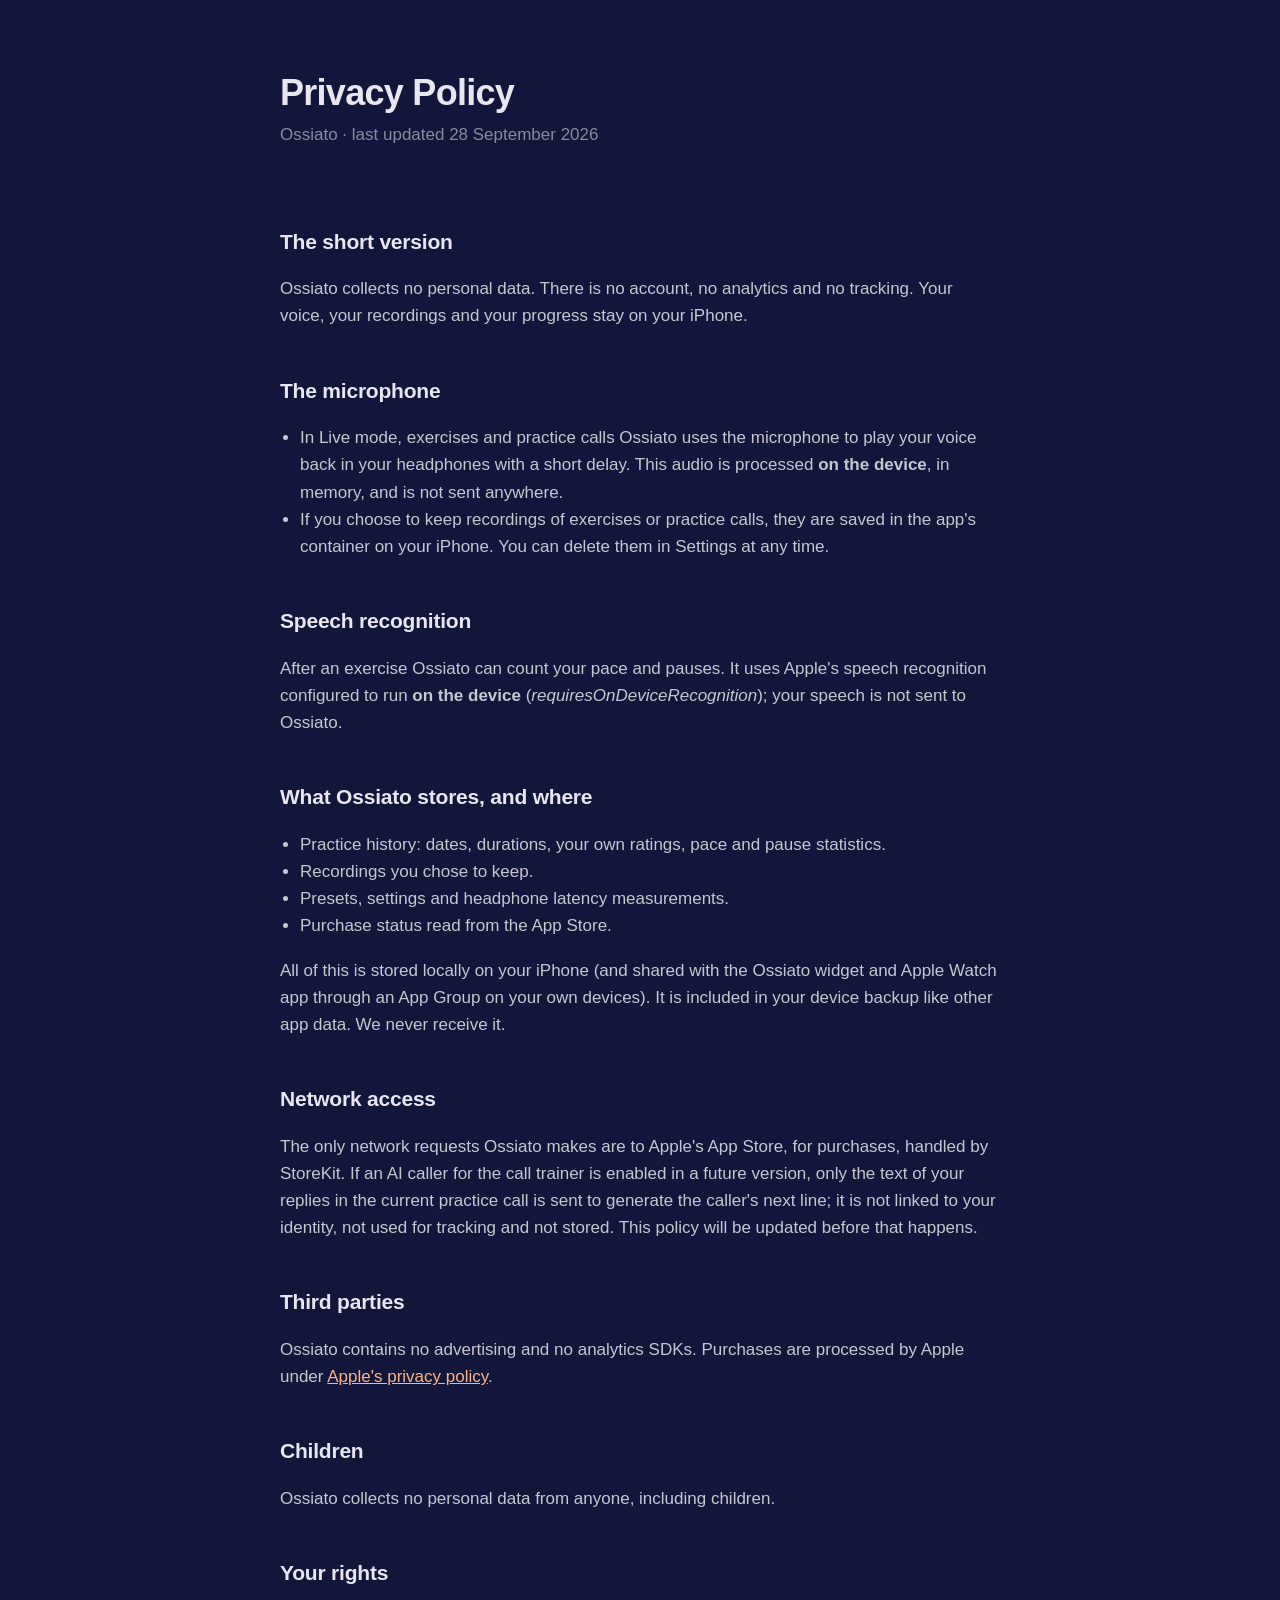
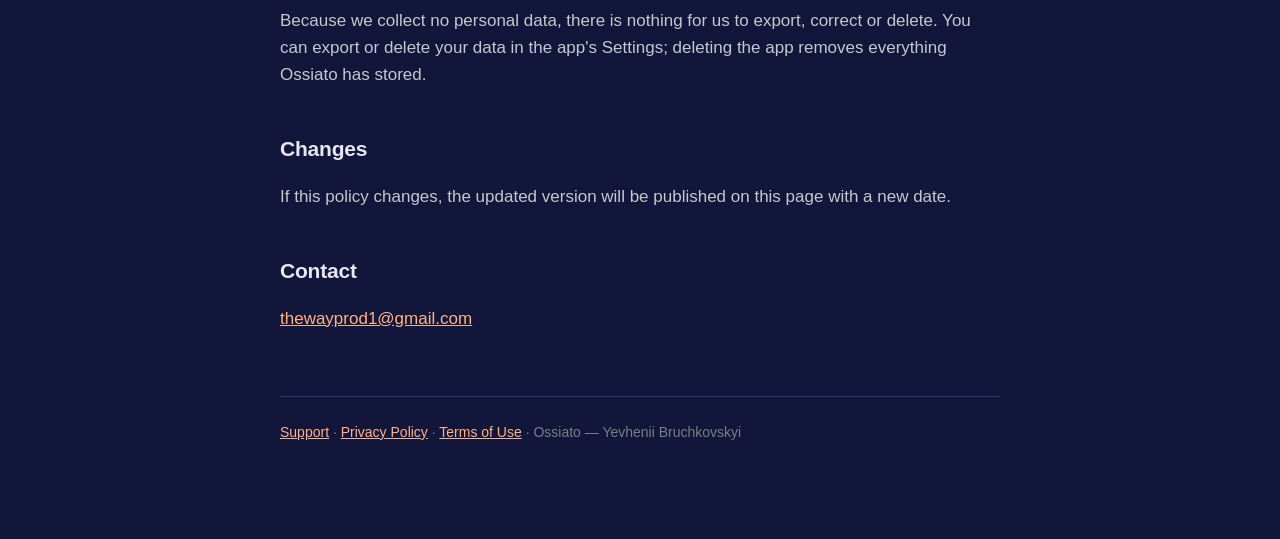
==== privacy.html @ e62b4a45 "Ossiato support, privacy policy and terms Co-Authored-By: Claude Opus 5.5 <noreply@anthropic.com>" ====
<!DOCTYPE html>
<html lang="en">
<head>
<meta charset="utf-8">
<meta name="viewport" content="width=device-width, initial-scale=1">
<title>Ossiato — Privacy Policy</title>
<meta name="description" content="Privacy policy for Ossiato. Audio is processed on your iPhone; recordings never leave the device. No account, no analytics, no tracking.">
<link rel="stylesheet" href="style.css">
</head>
<body>
<div class="wrap">
  <header>
    <h1>Privacy Policy</h1>
    <p class="tag">Ossiato · last updated 28 September 2026</p>
  </header>

  <h2>The short version</h2>
  <p>Ossiato collects no personal data. There is no account, no analytics and no tracking. Your voice, your recordings and your progress stay on your iPhone.</p>

  <h2>The microphone</h2>
  <ul>
    <li>In Live mode, exercises and practice calls Ossiato uses the microphone to play your voice back in your headphones with a short delay. This audio is processed <b>on the device</b>, in memory, and is not sent anywhere.</li>
    <li>If you choose to keep recordings of exercises or practice calls, they are saved in the app's container on your iPhone. You can delete them in Settings at any time.</li>
  </ul>

  <h2>Speech recognition</h2>
  <p>After an exercise Ossiato can count your pace and pauses. It uses Apple's speech recognition configured to run <b>on the device</b> (<i>requiresOnDeviceRecognition</i>); your speech is not sent to Ossiato.</p>

  <h2>What Ossiato stores, and where</h2>
  <ul>
    <li>Practice history: dates, durations, your own ratings, pace and pause statistics.</li>
    <li>Recordings you chose to keep.</li>
    <li>Presets, settings and headphone latency measurements.</li>
    <li>Purchase status read from the App Store.</li>
  </ul>
  <p>All of this is stored locally on your iPhone (and shared with the Ossiato widget and Apple Watch app through an App Group on your own devices). It is included in your device backup like other app data. We never receive it.</p>

  <h2>Network access</h2>
  <p>The only network requests Ossiato makes are to Apple's App Store, for purchases, handled by StoreKit. If an AI caller for the call trainer is enabled in a future version, only the text of your replies in the current practice call is sent to generate the caller's next line; it is not linked to your identity, not used for tracking and not stored. This policy will be updated before that happens.</p>

  <h2>Third parties</h2>
  <p>Ossiato contains no advertising and no analytics SDKs. Purchases are processed by Apple under <a href="https://www.apple.com/legal/privacy/">Apple's privacy policy</a>.</p>

  <h2>Children</h2>
  <p>Ossiato collects no personal data from anyone, including children.</p>

  <h2>Your rights</h2>
  <p>Because we collect no personal data, there is nothing for us to export, correct or delete. You can export or delete your data in the app's Settings; deleting the app removes everything Ossiato has stored.</p>

  <h2>Changes</h2>
  <p>If this policy changes, the updated version will be published on this page with a new date.</p>

  <h2>Contact</h2>
  <p><a href="mailto:thewayprod1@gmail.com">thewayprod1@gmail.com</a></p>

  <footer>
    <a href="index.html">Support</a> · <a href="privacy.html">Privacy Policy</a> · <a href="terms.html">Terms of Use</a> · Ossiato — Yevhenii Bruchkovskyi
  </footer>
</div>
</body>
</html>
---- style.css ----
:root { color-scheme: dark; }
* { box-sizing: border-box; }
body { margin: 0; padding: 0 24px 96px; font: 17px/1.6 -apple-system, BlinkMacSystemFont, "Segoe UI", Roboto, Helvetica, Arial, sans-serif; background: #12163A; color: #E8E6F0; }
.wrap { max-width: 720px; margin: 0 auto; }
header { padding: 72px 0 32px; }
.logo { width: 72px; height: 72px; border-radius: 18px; background: radial-gradient(circle at 30% 25%, #1a1a30, #0b0b18); display: grid; place-items: center; margin-bottom: 24px; box-shadow: 0 0 40px rgba(159,179,217,0.15); }
.logo i { display:block; width:34px; height:18px; border:5px solid #FFB38A; border-bottom:none; border-radius:34px 34px 0 0; }
h1 { font-size: 36px; line-height: 1.15; margin: 0 0 8px; letter-spacing: -0.02em; }
.tag { color: #8B8A9C; margin: 0; }
h2 { font-size: 21px; margin: 44px 0 10px; letter-spacing: -0.01em; }
p, li { color: #C7C7D0; }
a { color: #FFB38A; }
ul { padding-left: 20px; }
.card { border: 1px solid #2C3470; border-radius: 14px; padding: 20px 22px; margin-top: 20px; background: #1B2150; }
footer { margin-top: 64px; padding-top: 24px; border-top: 1px solid #2C3470; color: #7c7c86; font-size: 14px; }
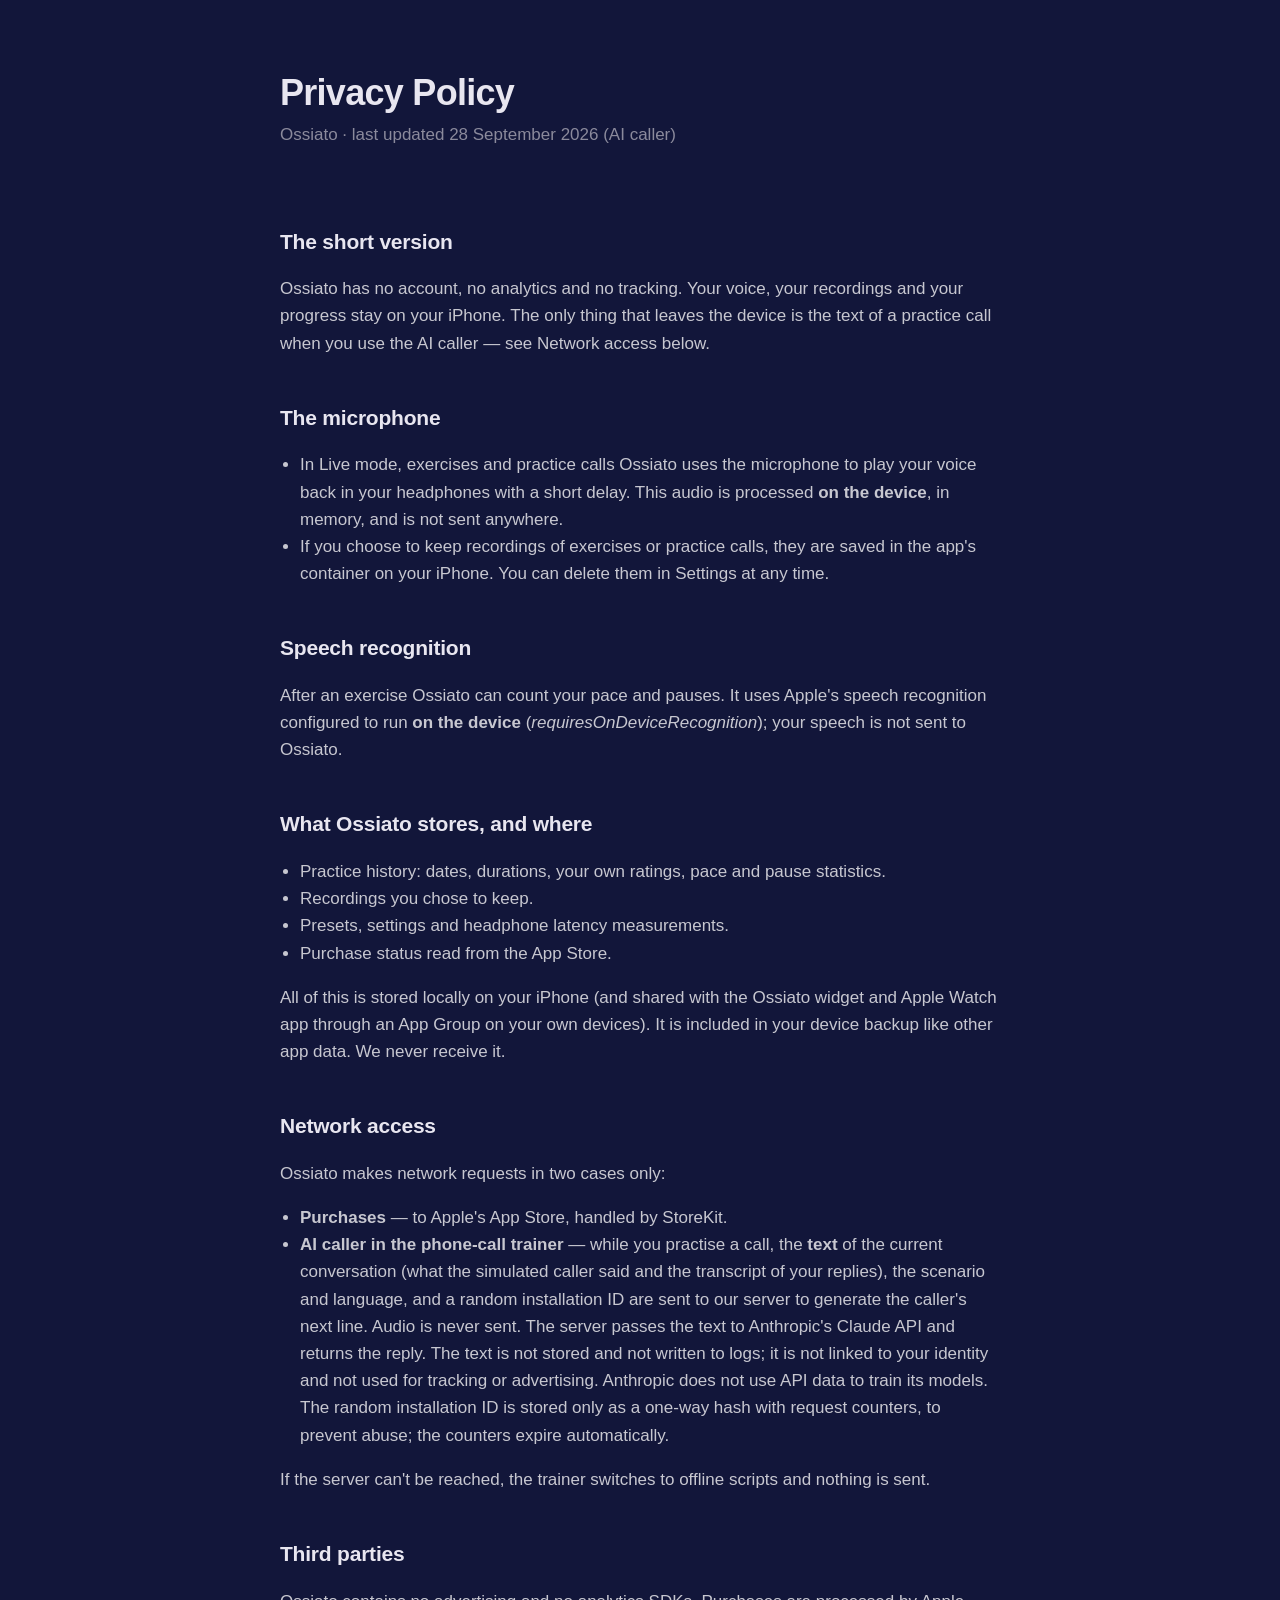
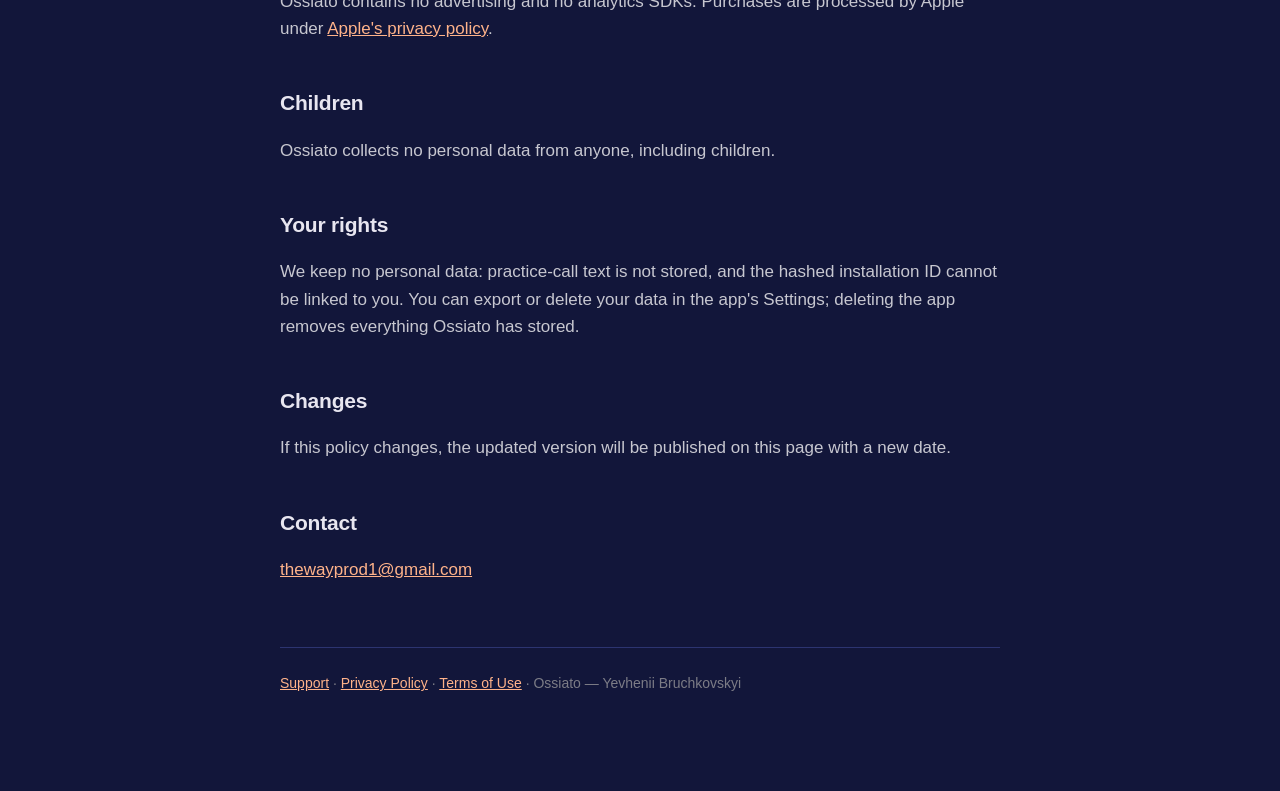
==== commit 42a4692c: "Privacy policy: describe AI caller in the call trainer Co-Authored-By: Claude Opus 5.5 <noreply@anth" ====
--- a/privacy.html
+++ b/privacy.html
@@ -11,11 +11,11 @@
 <div class="wrap">
   <header>
     <h1>Privacy Policy</h1>
-    <p class="tag">Ossiato · last updated 28 September 2026</p>
+    <p class="tag">Ossiato · last updated 28 September 2026 (AI caller)</p>
   </header>
 
   <h2>The short version</h2>
-  <p>Ossiato collects no personal data. There is no account, no analytics and no tracking. Your voice, your recordings and your progress stay on your iPhone.</p>
+  <p>Ossiato has no account, no analytics and no tracking. Your voice, your recordings and your progress stay on your iPhone. The only thing that leaves the device is the text of a practice call when you use the AI caller — see Network access below.</p>
 
   <h2>The microphone</h2>
   <ul>
@@ -36,7 +36,12 @@
   <p>All of this is stored locally on your iPhone (and shared with the Ossiato widget and Apple Watch app through an App Group on your own devices). It is included in your device backup like other app data. We never receive it.</p>
 
   <h2>Network access</h2>
-  <p>The only network requests Ossiato makes are to Apple's App Store, for purchases, handled by StoreKit. If an AI caller for the call trainer is enabled in a future version, only the text of your replies in the current practice call is sent to generate the caller's next line; it is not linked to your identity, not used for tracking and not stored. This policy will be updated before that happens.</p>
+  <p>Ossiato makes network requests in two cases only:</p>
+  <ul>
+    <li><b>Purchases</b> — to Apple's App Store, handled by StoreKit.</li>
+    <li><b>AI caller in the phone-call trainer</b> — while you practise a call, the <b>text</b> of the current conversation (what the simulated caller said and the transcript of your replies), the scenario and language, and a random installation ID are sent to our server to generate the caller's next line. Audio is never sent. The server passes the text to Anthropic's Claude API and returns the reply. The text is not stored and not written to logs; it is not linked to your identity and not used for tracking or advertising. Anthropic does not use API data to train its models. The random installation ID is stored only as a one-way hash with request counters, to prevent abuse; the counters expire automatically.</li>
+  </ul>
+  <p>If the server can't be reached, the trainer switches to offline scripts and nothing is sent.</p>
 
   <h2>Third parties</h2>
   <p>Ossiato contains no advertising and no analytics SDKs. Purchases are processed by Apple under <a href="https://www.apple.com/legal/privacy/">Apple's privacy policy</a>.</p>
@@ -45,7 +50,7 @@
   <p>Ossiato collects no personal data from anyone, including children.</p>
 
   <h2>Your rights</h2>
-  <p>Because we collect no personal data, there is nothing for us to export, correct or delete. You can export or delete your data in the app's Settings; deleting the app removes everything Ossiato has stored.</p>
+  <p>We keep no personal data: practice-call text is not stored, and the hashed installation ID cannot be linked to you. You can export or delete your data in the app's Settings; deleting the app removes everything Ossiato has stored.</p>
 
   <h2>Changes</h2>
   <p>If this policy changes, the updated version will be published on this page with a new date.</p>
